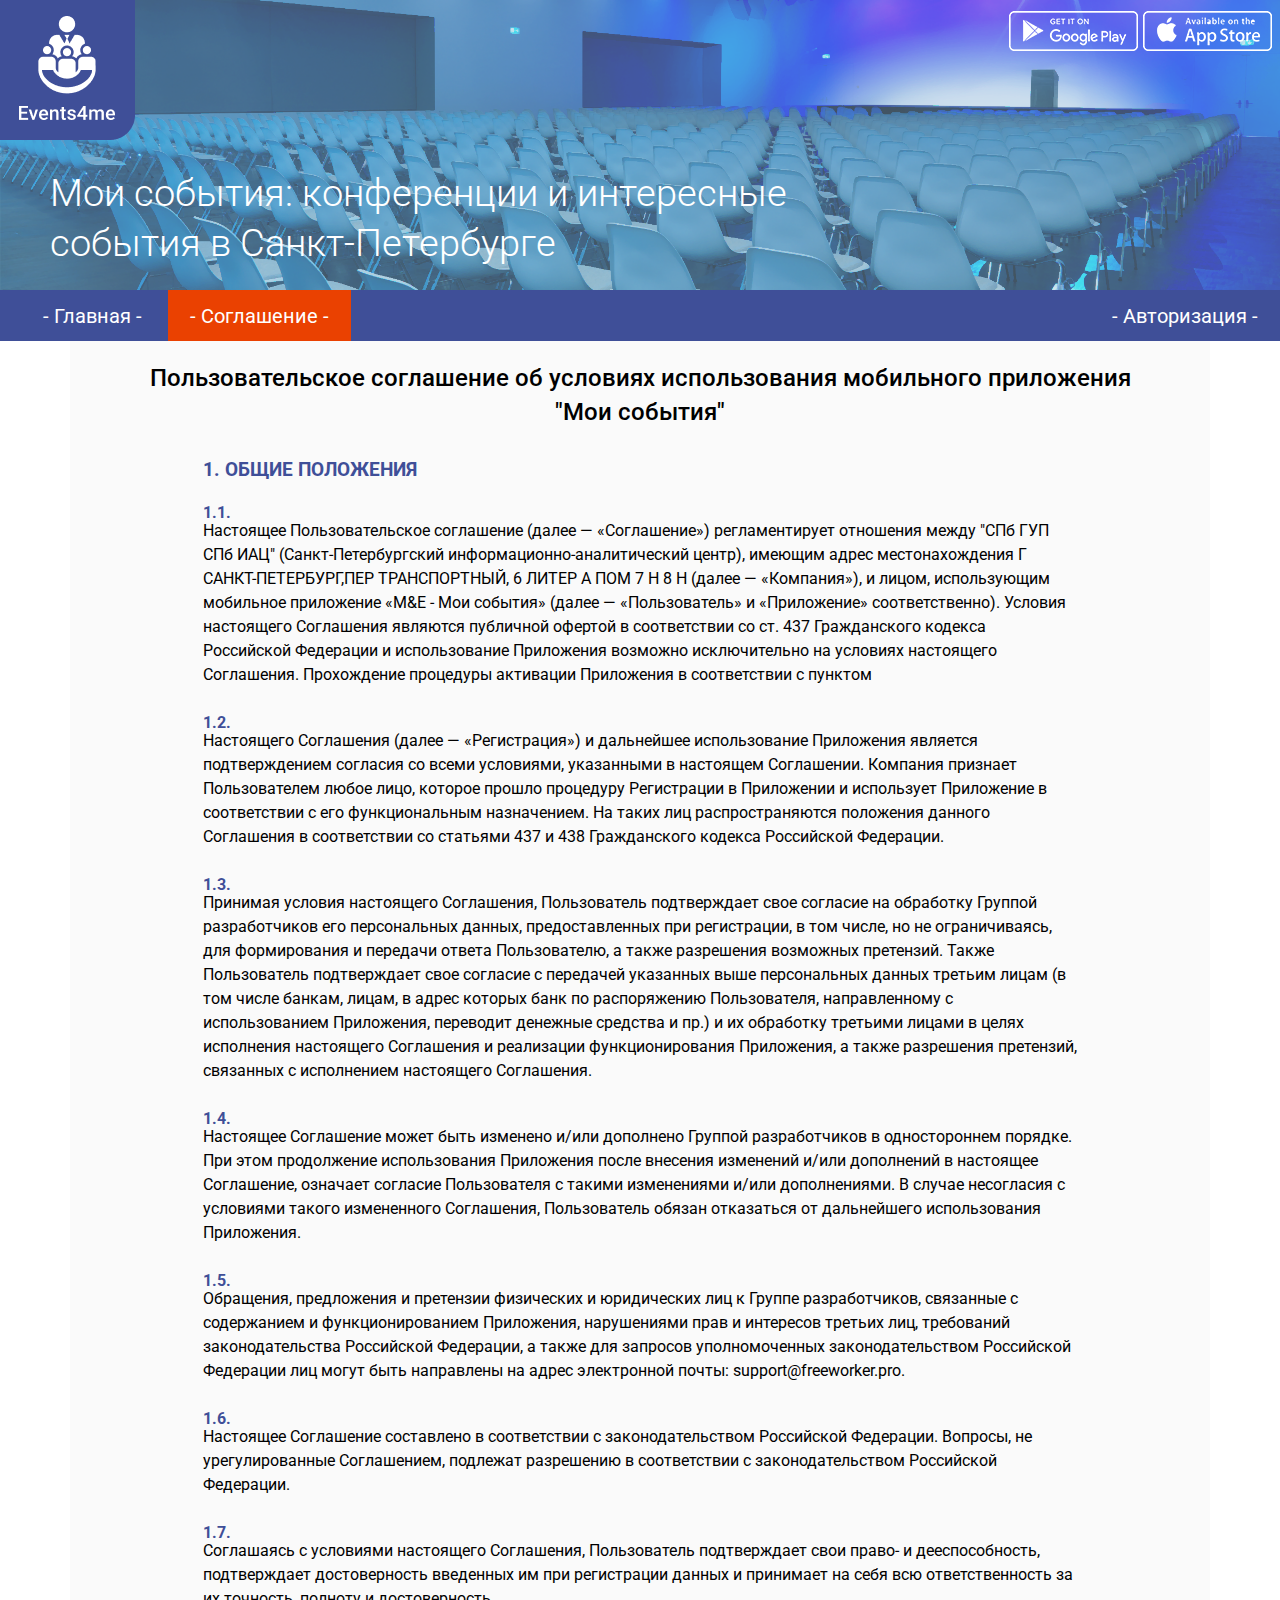
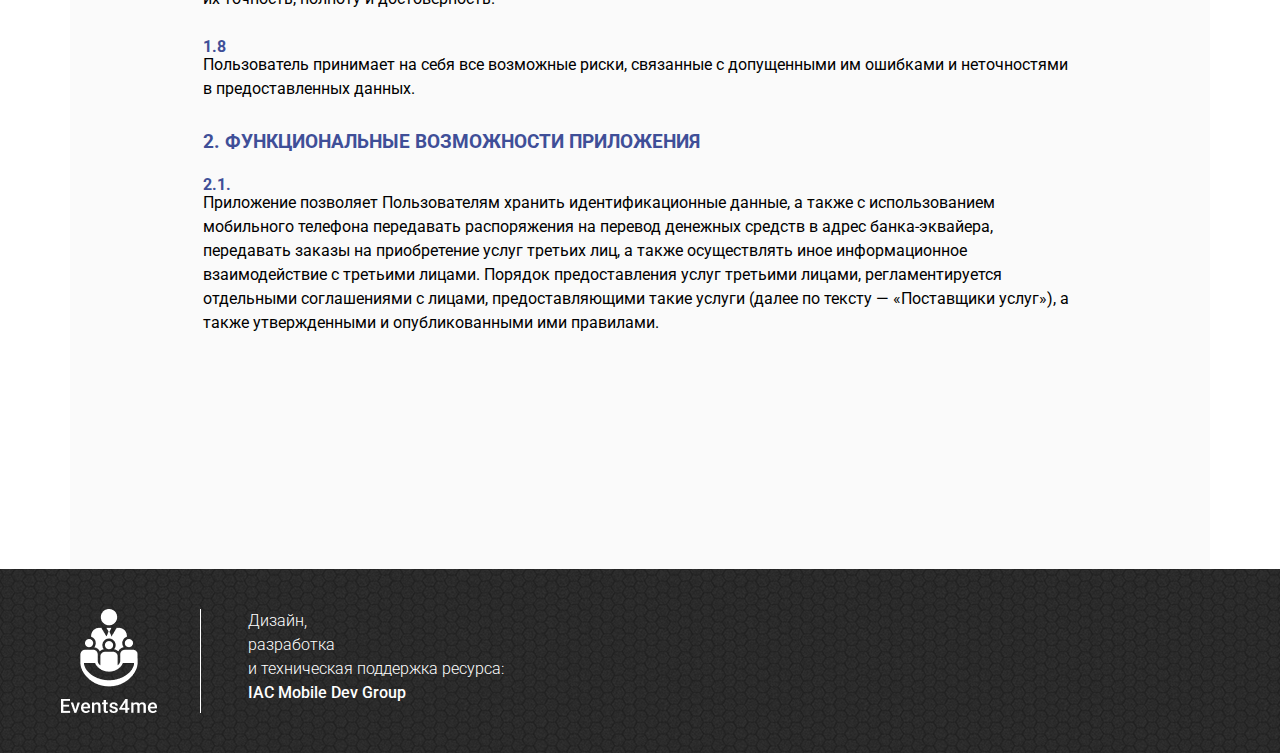
==== agreement.html @ f95a2475 "Added layout and styles for agreement page" ====
<!DOCTYPE html>
<html>
  <head>
      <meta charset="utf-8">
      <title>Events4me</title>

      <link rel="stylesheet" href="./css/style.css">
      <link rel="stylesheet" href="./css/agreeStyle.css">
      <link rel="stylesheet" href="./css/bootstrap-grid.css">
  </head>
  <body>
    <heder>
        <div class="top">
            <a href=""><img src="./img/Group.png" alt=""></a>
            <a href="https://apps.apple.com/us/app/%D0%BC%D0%BE%D0%B8-%D1%81%D0%BE%D0%B1%D1%8B%D1%82%D0%B8%D1%8F/id1463771812?l=ru&ls=1"
               target="_blank"><img src="./img/appstore2.png" alt='AppStore'></a>
            <a class="app_icons" href="https://play.google.com/store/apps/details?id=ru.spb.iac.events4me" target="_blank"><img
                    src="./img/ggplay.png" alt="GooglePlay"></a>
        </div>
        <div class='head'>
            <!--<img src="./src/banner-main.png" alt="">-->
            <div class='testImg'></div>
            <div class="headText">Мои события: конференции и интересные события в Санкт-Петербурге</div>
        </div>
        <nav class="navigation agreement">
            <ul>
                <li><a href="..">- Главная -</a></li>
                <li><a href="/agreement">- Соглашение -</a></li>
                <li><a href="/login">- Авторизация -</a></li>
            </ul>
        </nav>
    </heder>
    <div id="content" class="container">
        <div class="col-md-12">
            <div class="rules">
                <h2>Пользовательское соглашение об условиях использования мобильного приложения<br> "Мои события"</h2>

                <div class="rules-box">
                    <h3>1. ОБЩИЕ ПОЛОЖЕНИЯ</h3>
                    <div class="rules-boxes">
                        <div class="number">1.1.</div>
                        <div class='rules-text'>Настоящее Пользовательское соглашение (далее — «Соглашение») регламентирует
                            отношения между "СПб ГУП СПб ИАЦ" (Санкт-Петербургский информационно-аналитический центр),
                            имеющим
                            адрес местонахождения Г САНКТ-ПЕТЕРБУРГ,ПЕР ТРАНСПОРТНЫЙ, 6 ЛИТЕР А ПОМ 7 Н 8 Н (далее —
                            «Компания»), и лицом, использующим мобильное приложение «M&Е - Мои события» (далее —
                            «Пользователь»
                            и «Приложение» соответственно). Условия настоящего Соглашения являются публичной офертой в
                            соответствии со ст. 437 Гражданского кодекса Российской Фeдерации и использование Приложения
                            возможно исключительно на условиях настоящего Соглашения. Прохождение процедуры активации
                            Приложения
                            в соответствии с пунктом
                        </div>
                    </div>
                    <div class="rules-boxes">
                        <div class="number">1.2.</div>
                        <div class='rules-text'>Настоящего Соглашения (далее — «Регистрация») и дальнейшее использование
                            Приложения является подтверждением согласия со всеми условиями, указанными в настоящем
                            Соглашении.
                            Компания признает Пользователем любое лицо, которое прошло процедуру Регистрации в Приложении и
                            использует Приложение в соответствии с его функциональным назначением. На таких лиц
                            распространяются
                            положения данного Соглашения в соответствии со статьями 437 и 438 Гражданского кодекса
                            Российской
                            Федерации.
                        </div>
                    </div>
                    <div class="rules-boxes">
                        <div class="number">1.3.</div>
                        <div class='rules-text'>Принимая условия настоящего Соглашения, Пользователь подтверждает свое
                            согласие
                            на обработку Группой разработчиков его персональных данных, предоставленных при регистрации, в
                            том
                            числе, но не ограничиваясь, для формирования и передачи ответа Пользователю, а также разрешения
                            возможных претензий. Также Пользователь подтверждает свое согласие с передачей указанных выше
                            персональных данных третьим лицам (в том числе банкам, лицам, в адрес которых банк по
                            распоряжению
                            Пользователя, направленному с использованием Приложения, переводит денежные средства и пр.) и их
                            обработку третьими лицами в целях исполнения настоящего Соглашения и реализации функционирования
                            Приложения, а также разрешения претензий, связанных с исполнением настоящего Соглашения.
                        </div>
                    </div>
                    <div class="rules-boxes">
                        <div class="number">1.4.</div>
                        <div class='rules-text'>Настоящее Соглашение может быть изменено и/или дополнено Группой
                            разработчиков в
                            одностороннем порядке. При этом продолжение использования Приложения после внесения изменений
                            и/или
                            дополнений в настоящее Соглашение, означает согласие Пользователя с такими изменениями и/или
                            дополнениями. В случае несогласия с условиями такого измененного Соглашения, Пользователь обязан
                            отказаться от дальнейшего использования Приложения.
                        </div>
                    </div>
                    <div class="rules-boxes">
                        <div class="number">1.5.</div>
                        <div class='rules-text'>Обращения, предложения и претензии физических и юридических лиц к Группе
                            разработчиков, связанные с содержанием и функционированием Приложения, нарушениями прав и
                            интересов
                            третьих лиц, требований законодательства Российской Федерации, а также для запросов
                            уполномоченных
                            законодательством Российской Федерации лиц могут быть направлены на адрес электронной почты:
                            support@freeworker.pro.
                        </div>
                    </div>
                    <div class="rules-boxes">
                        <div class="number">1.6.</div>
                        <div class='rules-text'>Настоящее Соглашение составлено в соответствии с законодательством
                            Российской
                            Федерации. Вопросы, не урегулированные Соглашением, подлежат разрешению в соответствии с
                            законодательством Российской Федерации.
                        </div>
                    </div>
                    <div class="rules-boxes">
                        <div class="number">1.7.</div>
                        <div class='rules-text'>Соглашаясь с условиями настоящего Соглашения, Пользователь подтверждает свои
                            право- и дееспособность, подтверждает достоверность введенных им при регистрации данных и
                            принимает
                            на себя всю ответственность за их точность, полноту и достоверность.
                        </div>
                    </div>
                    <div class="rules-boxes">
                        <div class="number">1.8</div>
                        <div class='rules-text'>Пользователь принимает на себя все возможные риски, связанные с допущенными
                            им
                            ошибками и неточностями в предоставленных данных.
                        </div>
                    </div>
                    <h3>2. ФУНКЦИОНАЛЬНЫЕ ВОЗМОЖНОСТИ ПРИЛОЖЕНИЯ</h3>
                    <div class="rules-boxes">
                        <div class="number">2.1.</div>
                        <div class='rules-text'>Приложение позволяет Пользователям хранить идентификационные данные, а также
                            с
                            использованием мобильного телефона передавать распоряжения на перевод денежных средств в адрес
                            банка-эквайера, передавать заказы на приобретение услуг третьих лиц, а также осуществлять иное
                            информационное взаимодействие с третьими лицами. Порядок предоставления услуг третьими лицами,
                            регламентируется отдельными соглашениями с лицами, предоставляющими такие услуги (далее по
                            тексту —
                            «Поставщики услуг»), а также утвержденными и опубликованными ими правилами.
                        </div>
                    </div>
                </div>
            </div>
        </div>
    </div>
    <footer>
        <div class='foot'>
            <img src="./img/GroupWhite.png" alt="GroupWhite">
            <div class='border'></div>
            <div class='author'>Дизайн,<br> разработка<br> и техническая поддержка ресурса:
                <div class="iac">IAC Mobile Dev Group</div>
            </div>
        </div>
    </footer>
  </body>
</html>
---- css/style.css ----
@import url('https://fonts.googleapis.com/css?family=Roboto:300&display=swap');
@import url('https://fonts.googleapis.com/css?family=Roboto:500&display=swap');
@import url('https://fonts.googleapis.com/css?family=Roboto:400&display=swap');

html {
	/*height: 1169px;*/
}
body {
	margin: 0;
	display: flex;
	min-height: 100vh;
	flex-direction: column;
}
.top {
	/*height: 60px;*/
}
.top a:nth-child(1) {
	float: left;
}
.top a:nth-child(2) {
	margin-top: 10.57px;
	margin-right: 8.21px;
	float: right;
}
.top a:nth-child(3){
	float: right;
	z-index: 1;
}
.testImg {
	height: 290px;
	/*background: url(../img/banner-main.png) 100% 100% no-repeat;*/
	/*background: url(../img/title_bg3.png) 100% 55% no-repeat;*/
	background: url(../img/0001.png) 100% 50% no-repeat;
	background-size: cover;
}
.banner2{
	height: 290px;
	/*background: url(../img/banner2.png) 100% 100% no-repeat;*/
	background: url(../img/0033.png) 100% 0% no-repeat;
	background-size: cover;
}
.head img{
	float: left;
	position: relative;

}
.head {
	height: 290px;
}
.headText {
	top: 168px;
	left: 50px;
	width: 809px;
	height:  75px;
	position: absolute;
	font-family: Roboto, sans-serif;
	font-style: normal;
	font-weight: 300;
	font-size: 38px;
	line-height: 50px;
	color: #FFFFFF;
	align-items: center;
  white-space: normal;
  word-break: break-word;
}

.navigation {
	height: 51px;
	background: #3F4F98;
	padding: 0px 0px 0px 0px;
	margin: 0px 0px 0px 0px;
}

.navigation ul {
	padding-left: 1.639%;
	margin-top: 0px;
}

.navigation li {
	 display: inline-block;
 }
.navigation li:hover {
	background: rgba(63, 111, 152, 0.82);
}
.navigation li a {
	color: #FFFFFF;
	font-family: Roboto;
	font-style: normal;
	font-weight: 400;
	font-size: 20px;
	line-height: 21px;
	text-decoration: none;

}

.navigation li:nth-child(n) {
	padding: 16px 22px 14px 22px;
}
.navigation li:nth-child(3) {
	position: relative;

	float: right;
}
.index li:nth-child(1) {
	background-color: #EA4101;
}

.app_icons{
	margin-top: 11px;
	margin-right: 5px;
}

.index h2  {
	margin-top: 60px;
	margin-bottom: 0px;

	font-family: Roboto;
	font-style: normal;
	font-weight: 500;
	font-size: 24px;
	line-height: 34px;

	text-align: center;
}

.text-left{
	text-align: left;
}

.confInfo textarea{
	resize: none;
}

.boxes{
	text-align: center;
	padding-top: 40px;
}
.box {
	display: inline-block;
	width: 300px;
	height: 255px;
	overflow: hidden;
	text-align: center;

}
.box p {
	font-family: Roboto;
	font-style: normal;
	font-weight: 400;
	font-size: 16px;
	line-height: 24px;
}
.box img {
	float: center;
}


.add h2 {
	margin: 0px;
	padding: 2px 0px 2px 0px;
	font-family: Roboto;
	font-style: normal;
	font-weight: 500;
	font-size: 24px;
	line-height: 34px;

	text-align: center;
}

.add {
	height: 160px;
}

.add a:nth-child(2) {
	float: left;
	margin-left: 31.1%;
	margin-top: 32.88px;
}
.add a:nth-child(3) {
	float: right;
	margin-right: 31.1%;
	margin-top: 22.88px;
}

/*footer {*/
	/*float: bottom;*/
/*}*/
#content{
    padding-bottom: 180px;
    min-height: 100%;
	flex: 1 0 auto;
	background-color: #fafafa;
}

input, textarea, select{
	border-radius: 0!important;
}

.foot {
	/*background: #333333;*/
	min-height: 180px;
	/*margin-top: 112.87px;*/
	overflow: hidden;
    display: -webkit-flex;
    display: -ms-flexbox;
	background: url(../img/dark-foot.png);
}

.foot img{
	vertical-align: top;
	display: inline-block;
	margin: 40px 0px 40px 61px;
}
.border {

	display: inline-block;
	margin: 40px 0px 40px 43px;
	padding: 0px 0px 0px 0px;
	width: 0px;
	height: 104px;
	border-left: 1px solid #FFFFFF;
}
.author {

	display: inline-block;

	margin: 40px 0px 0px 47px;

	width: 271px;
	height: 99px;
	font-family: Roboto;
	font-style: normal;
	font-weight: 300;
	font-size: 16px;
	line-height: 24px;
	color: #FFFFFF;
}
.iac {
	overflow: hidden;
	display: block;
	margin: 0px 0px 45px 0px;
	width: 168px;
	height: 26px;
	font-family: Roboto;
	font-style: normal;
	font-weight: 500;
	font-size: 16px;
	line-height: 24px;
	color: #FFFFFF;
}

@media only screen and (max-device-width: 1200px) {

	.head img {

		background-size: cover ;
		position: relative;

	}

}
---- css/agreeStyle.css ----
.agreement li:nth-child(2), .conference li:nth-child(2) {
	background-color: #EA4101;
}
.rules {
	height:  81%;


}
.navigation li:nth-child(n) {
	padding: 16px 22px 14px 22px;
}
.rules-box {
	width: 81%;
	margin: 30px auto;
}
.rules h2 {
	float: center;
	
	font-family: Roboto;
	font-style: normal;
	font-weight: 500;
	font-size: 24px;
	line-height: 34px;
	margin-left: 0px; 
	text-align: center;
}

h3 {
	font-family: Roboto;
	font-style: normal;
	color: #3F4F98;
	margin: 6px 0px 20px 0px;
}
.rules-text {
	font-family: Roboto;
	font-style: normal;
	/*width: 940px;*/
	font-weight: normal;
	font-size: 16px;
	line-height: 24px;
	display: inline-block;
	margin-bottom:24px ; 
}

.rules-boxes {

	display: block;
}
.number {
	font-family: Roboto;
	font-style: normal;
	font-weight: bold;
	font-size: 16px;
	line-height: 24px;
	color: #3F4F98;
	display: inline-block;
	vertical-align: top;
	width: 31px;
	height: 16px;
	margin-right: 5px;
}
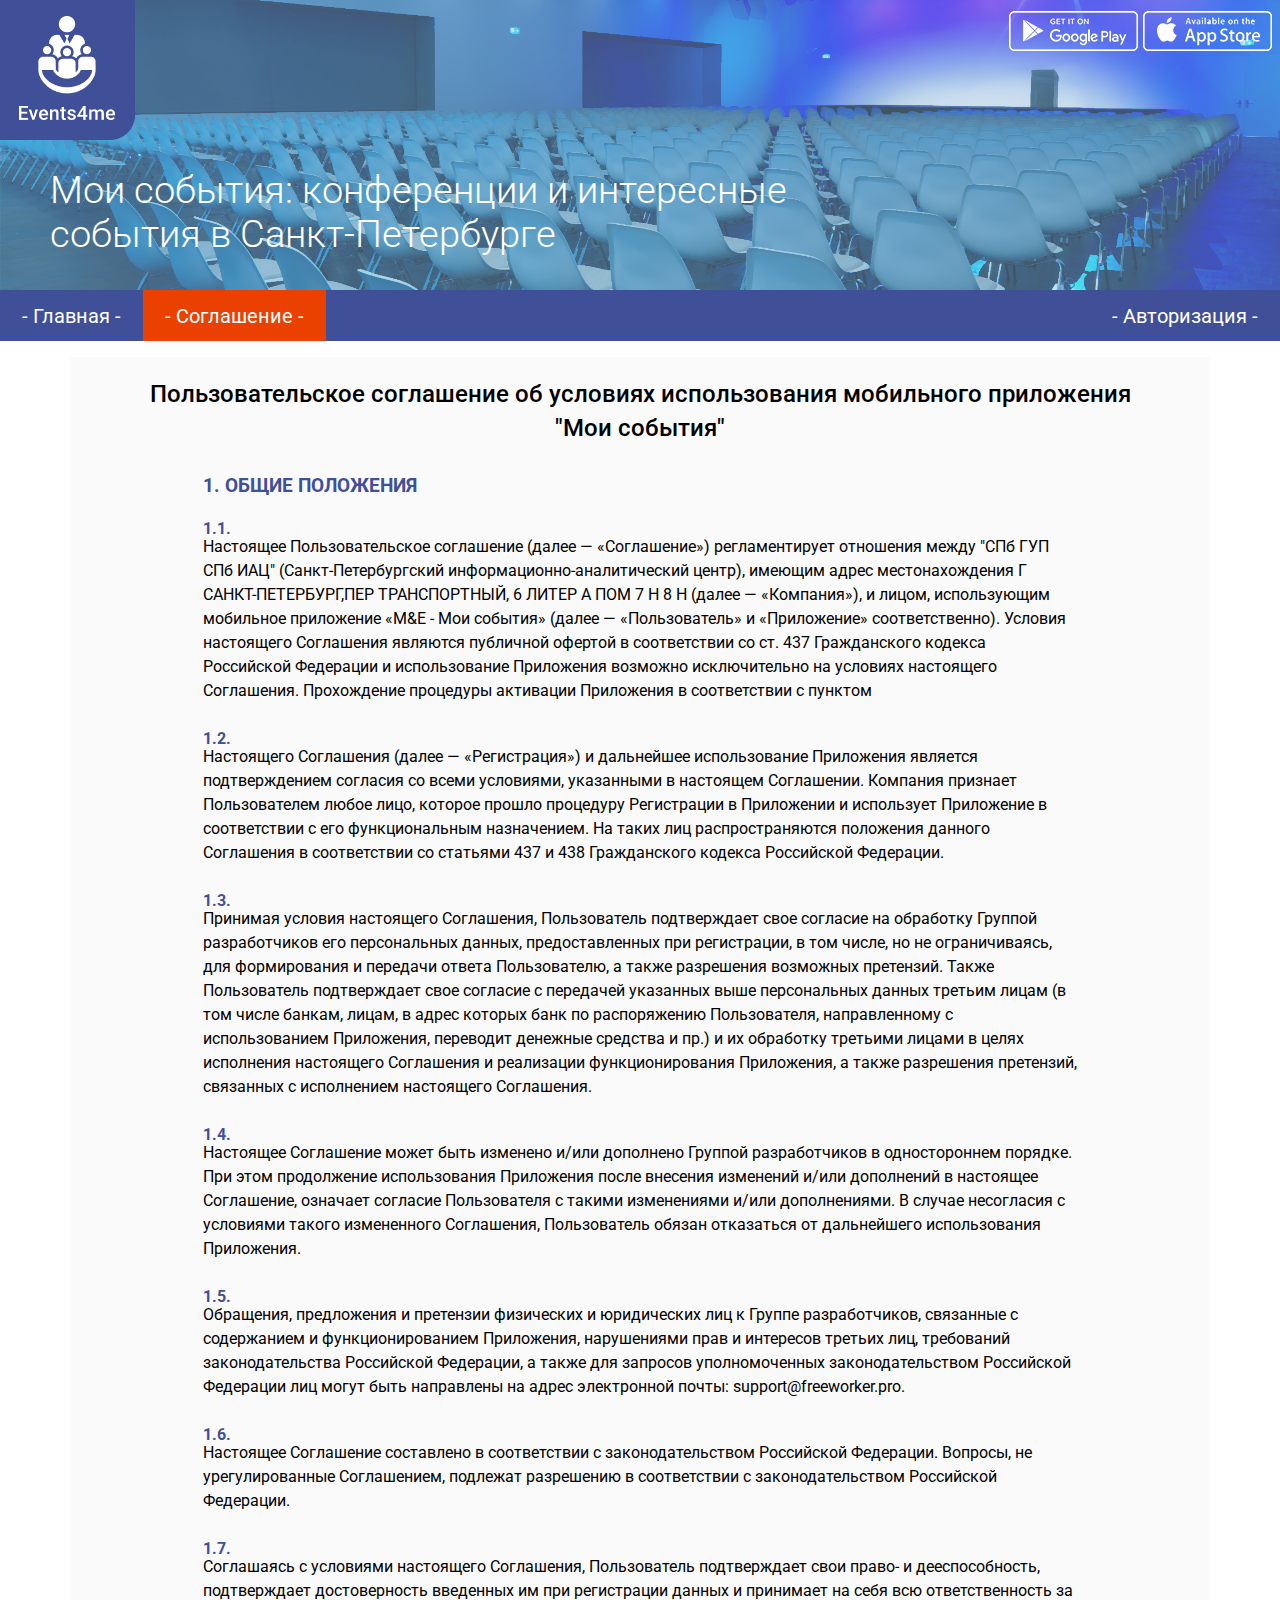
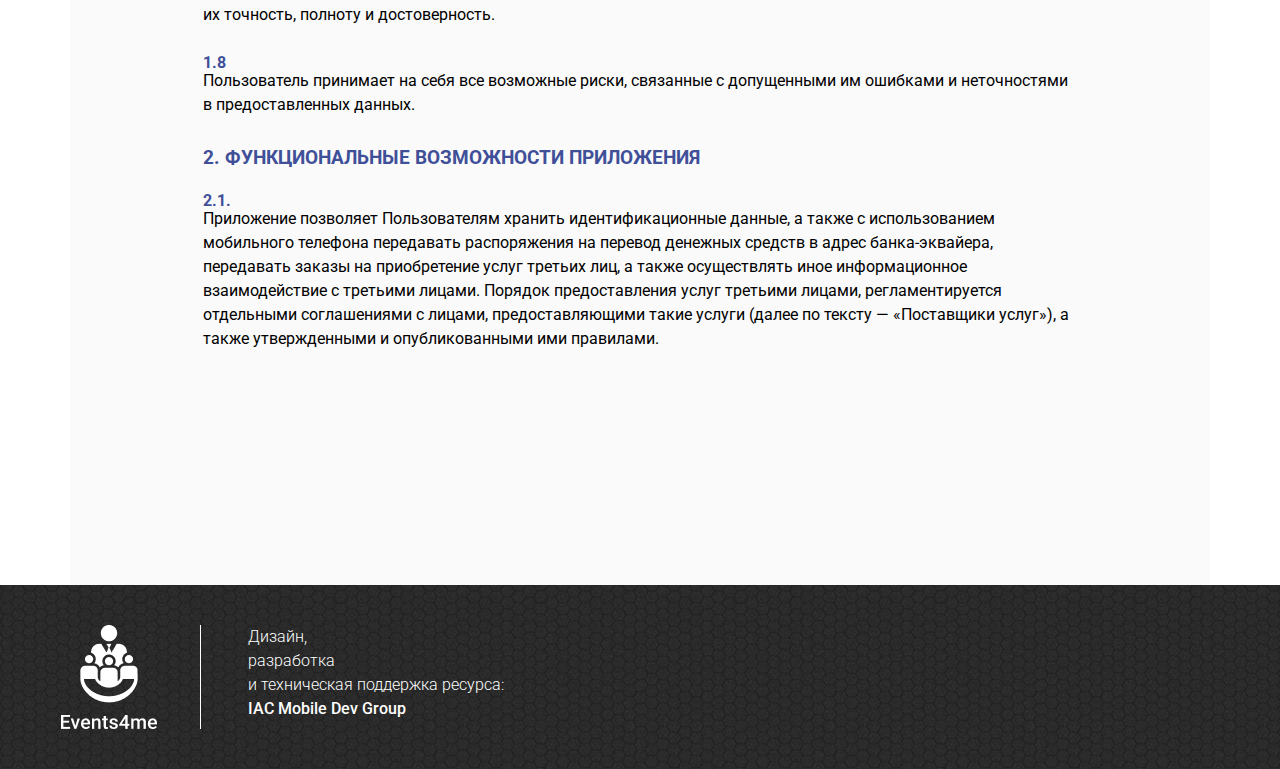
==== commit f7b9cdd0: "Fixed adaptive design for site header" ====
--- a/agreement.html
+++ b/agreement.html
@@ -24,9 +24,10 @@
         </div>
         <nav class="navigation agreement">
             <ul>
-                <li><a href="..">- Главная -</a></li>
-                <li><a href="/agreement">- Соглашение -</a></li>
-                <li><a href="/login">- Авторизация -</a></li>
+                <li><a href="index.html">- Главная -</a></li>
+                <li><a href="agreement.html">- Соглашение -</a></li>
+                <div class="cap"></div>
+                <li><a href="login.html">- Авторизация -</a></li>
             </ul>
         </nav>
     </heder>
--- a/css/style.css
+++ b/css/style.css
@@ -2,17 +2,15 @@
 @import url('https://fonts.googleapis.com/css?family=Roboto:500&display=swap');
 @import url('https://fonts.googleapis.com/css?family=Roboto:400&display=swap');
 
-html {
-	/*height: 1169px;*/
-}
+html {}
 body {
 	margin: 0;
 	display: flex;
 	min-height: 100vh;
 	flex-direction: column;
 }
+
 .top {
-	/*height: 60px;*/
 }
 .top a:nth-child(1) {
 	float: left;
@@ -28,21 +26,17 @@
 }
 .testImg {
 	height: 290px;
-	/*background: url(../img/banner-main.png) 100% 100% no-repeat;*/
-	/*background: url(../img/title_bg3.png) 100% 55% no-repeat;*/
 	background: url(../img/0001.png) 100% 50% no-repeat;
 	background-size: cover;
 }
 .banner2{
 	height: 290px;
-	/*background: url(../img/banner2.png) 100% 100% no-repeat;*/
 	background: url(../img/0033.png) 100% 0% no-repeat;
 	background-size: cover;
 }
 .head img{
 	float: left;
 	position: relative;
-
 }
 .head {
 	height: 290px;
@@ -50,35 +44,37 @@
 .headText {
 	top: 168px;
 	left: 50px;
-	width: 809px;
-	height:  75px;
+	max-width: 809px;
 	position: absolute;
 	font-family: Roboto, sans-serif;
 	font-style: normal;
 	font-weight: 300;
-	font-size: 38px;
-	line-height: 50px;
+	font-size: min(38px, calc(1em + 2vw));
 	color: #FFFFFF;
 	align-items: center;
-  white-space: normal;
-  word-break: break-word;
+	white-space: normal;
+	word-break: break-word;
 }
 
 .navigation {
-	height: 51px;
 	background: #3F4F98;
 	padding: 0px 0px 0px 0px;
 	margin: 0px 0px 0px 0px;
 }
 
 .navigation ul {
-	padding-left: 1.639%;
+	padding-left: 0px;
 	margin-top: 0px;
-}
-
+	display: flex;
+	flex-direction: row;
+}
 .navigation li {
-	 display: inline-block;
- }
+	 display: flex;
+	 align-items: center;
+	 justify-content: center;
+	 flex-grow: 0;
+ 	 transition: all 0.2s linear;
+}
 .navigation li:hover {
 	background: rgba(63, 111, 152, 0.82);
 }
@@ -90,22 +86,22 @@
 	font-size: 20px;
 	line-height: 21px;
 	text-decoration: none;
-
-}
-
-.navigation li:nth-child(n) {
-	padding: 16px 22px 14px 22px;
-}
-.navigation li:nth-child(3) {
-	position: relative;
-
-	float: right;
-}
+	white-space: normal;
+	word-break: break-word;
+  padding: 16px 22px 14px 22px;
+}
+
 .index li:nth-child(1) {
 	background-color: #EA4101;
 }
 
-.app_icons{
+.cap {
+	display: flex;
+	flex-grow: 1;
+}
+
+
+.app_icons {
 	margin-top: 11px;
 	margin-right: 5px;
 }
@@ -113,13 +109,11 @@
 .index h2  {
 	margin-top: 60px;
 	margin-bottom: 0px;
-
 	font-family: Roboto;
 	font-style: normal;
 	font-weight: 500;
 	font-size: 24px;
 	line-height: 34px;
-
 	text-align: center;
 }
 
@@ -131,7 +125,7 @@
 	resize: none;
 }
 
-.boxes{
+.boxes {
 	text-align: center;
 	padding-top: 40px;
 }
@@ -154,7 +148,6 @@
 	float: center;
 }
 
-
 .add h2 {
 	margin: 0px;
 	padding: 2px 0px 2px 0px;
@@ -163,7 +156,6 @@
 	font-weight: 500;
 	font-size: 24px;
 	line-height: 34px;
-
 	text-align: center;
 }
 
@@ -182,27 +174,32 @@
 	margin-top: 22.88px;
 }
 
-/*footer {*/
-	/*float: bottom;*/
-/*}*/
 #content{
-    padding-bottom: 180px;
-    min-height: 100%;
+  padding-bottom: 180px;
+  min-height: 100%;
 	flex: 1 0 auto;
 	background-color: #fafafa;
 }
 
+@media (orientation: portrait) and (max-width: 480px) {
+	#content{
+	  padding-bottom: 0;
+	}
+}
+@media (orientation: landscape) and (max-width: 720px) {
+	#content{
+	  padding-bottom: 0;
+	}
+}
+
 input, textarea, select{
 	border-radius: 0!important;
 }
 
 .foot {
-	/*background: #333333;*/
-	min-height: 180px;
-	/*margin-top: 112.87px;*/
 	overflow: hidden;
-    display: -webkit-flex;
-    display: -ms-flexbox;
+  display: -webkit-flex;
+  display: -ms-flexbox;
 	background: url(../img/dark-foot.png);
 }
 
@@ -212,7 +209,6 @@
 	margin: 40px 0px 40px 61px;
 }
 .border {
-
 	display: inline-block;
 	margin: 40px 0px 40px 43px;
 	padding: 0px 0px 0px 0px;
@@ -221,13 +217,9 @@
 	border-left: 1px solid #FFFFFF;
 }
 .author {
-
-	display: inline-block;
-
+	display: inline-block;
 	margin: 40px 0px 0px 47px;
-
-	width: 271px;
-	height: 99px;
+	max-width: 271px;
 	font-family: Roboto;
 	font-style: normal;
 	font-weight: 300;
@@ -239,8 +231,8 @@
 	overflow: hidden;
 	display: block;
 	margin: 0px 0px 45px 0px;
-	width: 168px;
-	height: 26px;
+	max-width: 168px;
+	min-height: 26px;
 	font-family: Roboto;
 	font-style: normal;
 	font-weight: 500;
@@ -250,12 +242,8 @@
 }
 
 @media only screen and (max-device-width: 1200px) {
-
 	.head img {
-
 		background-size: cover ;
 		position: relative;
-
 	}
-
-}
+}
--- a/css/agreeStyle.css
+++ b/css/agreeStyle.css
@@ -3,11 +3,6 @@
 }
 .rules {
 	height:  81%;
-
-
-}
-.navigation li:nth-child(n) {
-	padding: 16px 22px 14px 22px;
 }
 .rules-box {
 	width: 81%;
@@ -15,13 +10,13 @@
 }
 .rules h2 {
 	float: center;
-	
+
 	font-family: Roboto;
 	font-style: normal;
 	font-weight: 500;
 	font-size: 24px;
 	line-height: 34px;
-	margin-left: 0px; 
+	margin-left: 0px;
 	text-align: center;
 }
 
@@ -39,7 +34,7 @@
 	font-size: 16px;
 	line-height: 24px;
 	display: inline-block;
-	margin-bottom:24px ; 
+	margin-bottom:24px ;
 }
 
 .rules-boxes {
